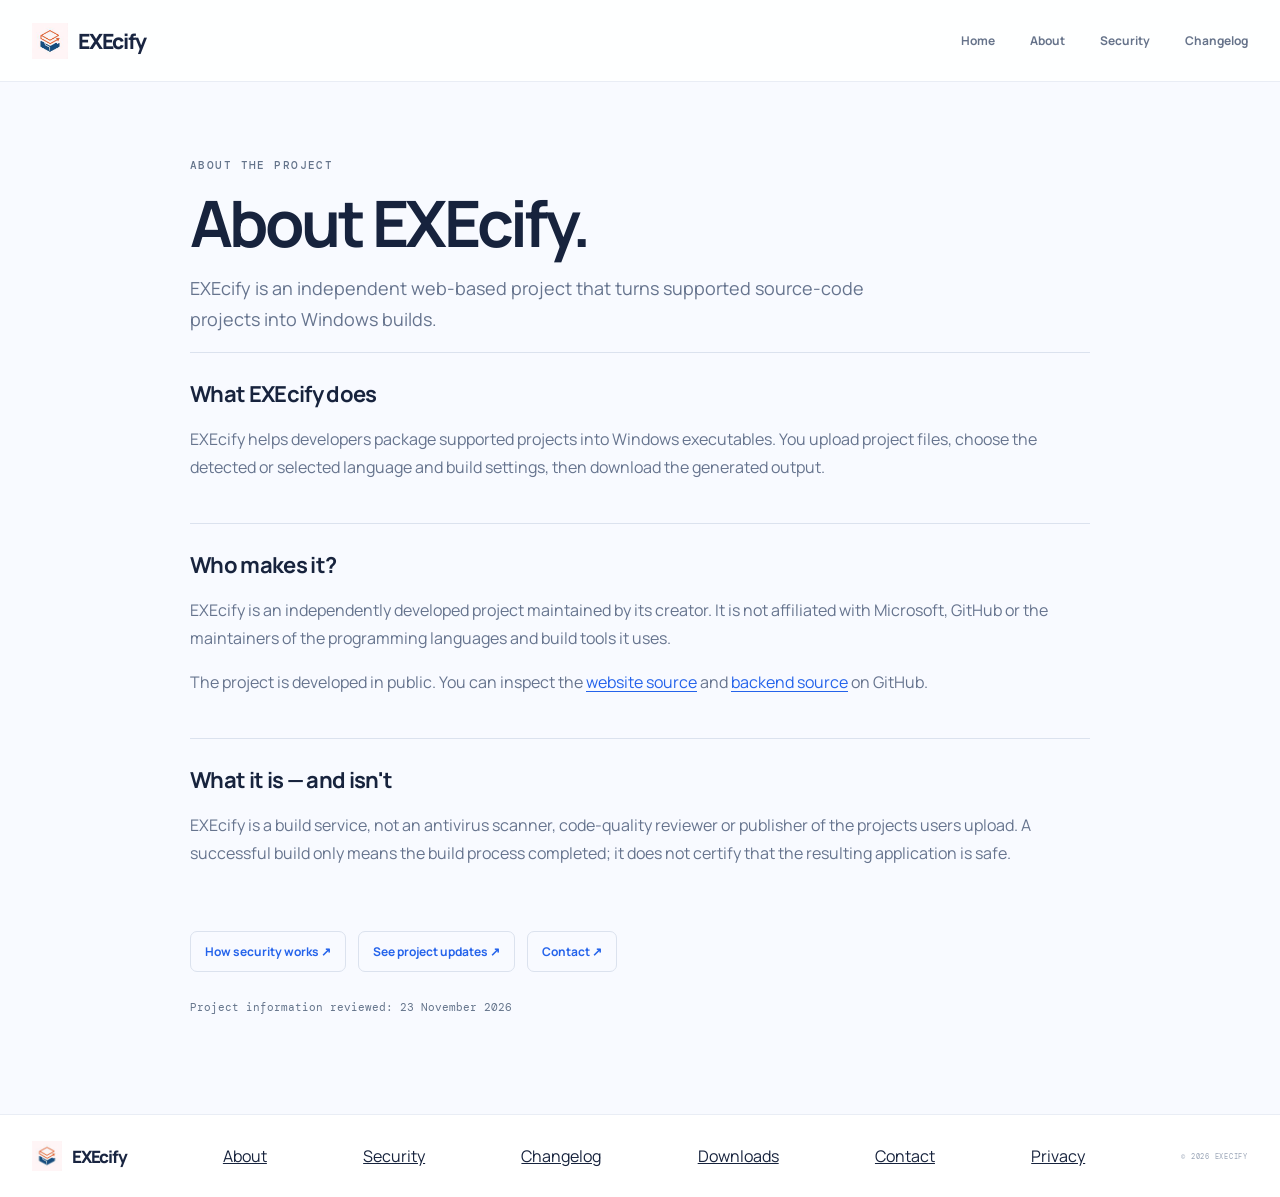
==== about.html @ d24e9923 "Add about transparency page" ====
<!doctype html>
<html lang="en">
<head>
  <meta charset="utf-8">
  <meta name="viewport" content="width=device-width,initial-scale=1">
  <meta name="theme-color" content="#f8faff">
  <meta name="description" content="EXEcify is an independent web-based project that turns supported source-code projects into Windows builds.">
  <title>About EXEcify — EXEcify</title>
  <link rel="icon" href="./static/execify-logo.svg" type="image/svg+xml">
  <link rel="preconnect" href="https://fonts.googleapis.com">
  <link rel="preconnect" href="https://fonts.gstatic.com" crossorigin>
  <link href="https://fonts.googleapis.com/css2?family=DM+Mono:wght@400;500&family=Manrope:wght@400;500;600;700;800&display=swap" rel="stylesheet">
  <link rel="stylesheet" href="./static/style.css?v=10">
  <style>
    .info-wrap{width:min(900px,calc(100% - 40px));margin:76px auto 100px}
    .info-kicker{font:500 11px 'DM Mono',monospace;letter-spacing:.13em;color:#64748b;text-transform:uppercase}
    .info-wrap h1{font-size:clamp(38px,6vw,64px);letter-spacing:-.055em;line-height:1.02;margin:18px 0}
    .info-lead{font-size:18px;line-height:1.7;max-width:740px;color:var(--muted,#64748b)}
    .info-section{border-top:1px solid var(--border,#dbe2ee);padding:26px 0}
    .info-section h2{font-size:22px;margin:0 0 12px;letter-spacing:-.03em}
    .info-section p,.info-section li{line-height:1.75;color:var(--muted,#64748b)}
    .info-section ul{padding-left:22px}
    .info-note{padding:18px;border:1px solid var(--border,#dbe2ee);border-radius:10px;margin:24px 0;line-height:1.7;color:var(--muted,#64748b)}
    .info-wrap a{color:var(--accent,#2463eb);text-decoration:underline;text-underline-offset:3px}
    .info-date{font:11px 'DM Mono',monospace;color:#64748b;margin-top:28px}
    .info-links{display:flex;flex-wrap:wrap;gap:12px;margin-top:22px}
    .info-links a{display:inline-block;padding:11px 14px;border:1px solid var(--border,#dbe2ee);border-radius:7px;text-decoration:none;font-size:12px;font-weight:700}
  </style>
</head>
<body>
  <header class="site-header"><div class="header-inner">
    <a class="brand" href="./"><img class="brand-logo" src="./static/execify-logo.svg" alt=""><span>EXEcify</span></a>
    <nav class="main-nav" aria-label="Main navigation"><a href="./">Home</a><a href="./about.html">About</a><a href="./security.html">Security</a><a href="./changelog.html">Changelog</a></nav>
  </div></header>
  <main class="info-wrap">
    <div class="info-kicker">ABOUT THE PROJECT</div>
    <h1>About EXEcify.</h1>
    <p class="info-lead">EXEcify is an independent web-based project that turns supported source-code projects into Windows builds.</p>
    
<section class="info-section"><h2>What EXEcify does</h2><p>EXEcify helps developers package supported projects into Windows executables. You upload project files, choose the detected or selected language and build settings, then download the generated output.</p></section>
<section class="info-section"><h2>Who makes it?</h2><p>EXEcify is an independently developed project maintained by its creator. It is not affiliated with Microsoft, GitHub or the maintainers of the programming languages and build tools it uses.</p><p>The project is developed in public. You can inspect the <a href="https://github.com/martgeluk11-dev/martgeluk11-dev.github.io">website source</a> and <a href="https://github.com/martgeluk11-dev/PY2EXEONLINE">backend source</a> on GitHub.</p></section>
<section class="info-section"><h2>What it is — and isn't</h2><p>EXEcify is a build service, not an antivirus scanner, code-quality reviewer or publisher of the projects users upload. A successful build only means the build process completed; it does not certify that the resulting application is safe.</p></section>
<div class="info-links"><a href="./security.html">How security works ↗</a><a href="./changelog.html">See project updates ↗</a><a href="./contact.html">Contact ↗</a></div>
<p class="info-date">Project information reviewed: 23 November 2026</p>
  </main>
  <footer class="site-footer"><div class="footer-inner">
    <a class="brand footer-brand" href="./"><img class="brand-logo" src="./static/execify-logo.svg" alt=""><span>EXEcify</span></a>
    <a href="./about.html">About</a><a href="./security.html">Security</a><a href="./changelog.html">Changelog</a><a href="./downloads.html">Downloads</a><a href="./contact.html">Contact</a><a href="./privacy.html">Privacy</a>
    <span>© 2026 EXECIFY</span>
  </div></footer>
</body>
</html>
---- static/style.css ----
:root{
  color-scheme:light;
  --ink:#17233d;--muted:#66748e;--blue:#4267ee;--blue-dark:#3154d8;--blue-pale:#edf2ff;
  --line:#e7ecf5;--paper:#f8faff;--white:#fff;--navy:#1c2a4c;
  --display:"Manrope",Arial,sans-serif;--mono:"DM Mono",monospace;
}
*{box-sizing:border-box}
html{scroll-behavior:smooth;scroll-padding-top:92px}
body{margin:0;background:var(--paper);color:var(--ink);font-family:var(--display);min-height:100vh;overflow-x:hidden}
button,input,select{font:inherit}button{color:inherit}a{color:inherit}
.site-header{height:82px;position:relative;z-index:5;background:#ffffffed;border-bottom:1px solid #e9edf5}
.header-inner,.footer-inner{width:min(1240px,calc(100% - 64px));height:100%;margin:auto;display:flex;align-items:center;justify-content:space-between}
.brand{display:inline-flex;align-items:center;gap:10px;text-decoration:none;font-size:21px;font-weight:800;letter-spacing:-1.2px;color:#192541}
.brand-period{color:var(--blue)}
.brand-logo{width:36px;height:36px;display:block;object-fit:contain;flex:0 0 auto}
.main-nav{display:flex;gap:35px;margin-left:90px}
.main-nav a{text-decoration:none;color:#66738a;font-size:12px;font-weight:700;transition:color .2s}.main-nav a:hover{color:var(--blue)}
.header-cta{height:42px;padding:0 16px;display:flex;align-items:center;gap:20px;text-decoration:none;background:var(--blue);color:#fff;border-radius:7px;font-size:11px;font-weight:800;box-shadow:0 5px 13px #4267ee27;transition:background .2s,transform .2s}
.header-cta span{font-size:16px;color:#dbe4ff}.header-cta:hover,.primary-cta:hover,.closing-cta:hover{background:var(--blue-dark);transform:translateY(-2px)}
.hero{position:relative;background:#fff;overflow:hidden}
.hero-inner{width:min(1240px,calc(100% - 64px));min-height:0;margin:auto;display:grid;grid-template-columns:1fr 1fr;align-items:center;gap:50px;padding:30px 0 10px}
.hero-copy{padding:0 0 14px;position:relative;z-index:2}
.hero-kicker,.section-kicker,.hero-caption,.hero-edge,.visual-top-label,.visual-bottom,.code-card-foot,.exe-app-meta,.visual-sticker,.closing-kicker,.site-footer .footer-inner>span{font-family:var(--mono);letter-spacing:.75px}
.hero-kicker{display:flex;align-items:center;gap:10px;color:#77849b;font-size:10px}
.kicker-dot{width:7px;height:7px;background:#37bd91;border-radius:50%;box-shadow:0 0 0 4px #37bd911a}
.hero h1{margin:24px 0 20px;font-size:clamp(59px,6.5vw,86px);line-height:.99;letter-spacing:-.035em;font-weight:800;color:#182541}
.hero h1 span{color:var(--blue)}
.hero-lead{max-width:480px;color:#68758d;font-size:15px;line-height:1.85;margin:0}
.hero-actions{display:flex;align-items:center;gap:21px;margin-top:30px;flex-wrap:wrap}
.primary-cta{display:inline-flex;align-items:center;justify-content:space-between;gap:30px;padding:15px 18px;background:var(--blue);color:#fff;text-decoration:none;font-size:12px;font-weight:800;border-radius:7px;box-shadow:0 8px 18px #4267ee2d;transition:background .2s,transform .2s}
.primary-cta span{font-size:18px;color:#dce5ff}
.hero-caption{font-size:8px;color:#98a3b5;line-height:1.5}
.hero-trust{display:flex;gap:24px;margin-top:52px;padding-top:20px;border-top:1px solid #edf0f5}
.trust-item{display:flex;align-items:center;gap:9px;min-width:0}
.trust-icon{width:29px;height:29px;display:grid;place-items:center;flex:none;background:#edf2ff;color:var(--blue);font-size:15px;border-radius:8px}
.trust-item b,.trust-item small{display:block}.trust-item b{font-size:10px;font-weight:800;color:#394762}.trust-item small{font-size:9px;color:#99a4b5;margin-top:3px}
.hero-visual{height:445px;position:relative;isolation:isolate;overflow:hidden;border-radius:22px;background:linear-gradient(140deg,#e9efff 0%,#dce6ff 55%,#eff3ff 100%);border:1px solid #dbe5ff}
.visual-glow{position:absolute;width:350px;height:350px;right:-90px;top:-145px;border-radius:50%;background:#fff8;filter:blur(1px);z-index:-1}
.visual-orbit{position:absolute;border:1px solid #ffffffa8;border-radius:50%;z-index:-1}
.orbit-a{width:570px;height:220px;left:-90px;top:112px;transform:rotate(-27deg)}
.orbit-b{width:470px;height:330px;left:10px;top:50px;transform:rotate(38deg)}
.visual-top-label{position:absolute;top:24px;left:27px;right:27px;display:flex;justify-content:space-between;color:#8494bc;font-size:8px}
.visual-code-card{position:absolute;left:9%;top:111px;width:205px;height:225px;background:#fff;border:1px solid #e1e7f4;border-radius:12px;box-shadow:0 24px 50px #314a8a24;transform:rotate(-5deg);padding:0 15px}
.code-card-head{height:44px;display:flex;align-items:center;gap:9px;border-bottom:1px solid #edf0f6;font:10px var(--mono);color:#68768e}
.code-file-icon{width:22px;height:22px;display:grid;place-items:center;background:#eaf0ff;color:var(--blue);font:700 9px var(--mono);border-radius:5px}
.code-dots{margin-left:auto;color:#b6c1d5;letter-spacing:2px}
.code-lines{padding-top:25px;display:flex;flex-direction:column;gap:11px}
.code-lines i{height:5px;width:65%;background:#d9e0ed;border-radius:8px;display:block}
.code-lines .code-purple{width:44%;background:#a8a0ed}.code-lines .code-long{width:89%}.code-lines .code-short{width:55%;background:#93aaf4}.code-lines .code-blue{width:73%;background:#b3c4f8}.code-lines .code-medium{width:62%}
.code-card-foot{position:absolute;left:15px;right:15px;bottom:14px;display:flex;justify-content:space-between;font-size:7px;color:#a2aec2}
.conversion-path{position:absolute;left:calc(50% - 20px);top:205px;width:95px;display:flex;align-items:center;justify-content:center;gap:0;color:var(--blue)}
.conversion-path span{height:1px;flex:1;background:#91a9f7}.conversion-path b{width:31px;height:31px;display:grid;place-items:center;background:var(--blue);color:white;border-radius:50%;font-size:17px;box-shadow:0 5px 13px #4267ee55}
.visual-exe-card{position:absolute;right:8%;top:143px;width:204px;height:176px;background:#fff;border:1px solid #e1e7f4;border-radius:12px;box-shadow:0 24px 50px #314a8a24;transform:rotate(4deg);overflow:hidden}
.exe-window-bar{height:31px;display:flex;align-items:center;gap:4px;padding:0 10px;border-bottom:1px solid #edf0f6}
.exe-window-bar i{width:6px;height:6px;border-radius:50%;background:#c7d0df}.exe-window-bar span{margin-left:auto;font:7px var(--mono);color:#9aa6ba}
.exe-app-icon{height:83px;display:grid;place-items:center}
.app-window{width:43px;height:43px;display:grid;grid-template-columns:repeat(2,1fr);gap:4px;padding:6px;background:#edf2ff;border:1px solid #dce5ff;border-radius:10px;transform:rotate(-7deg)}
.app-window i{background:#6685f1;border-radius:2px}.app-window i:nth-child(2),.app-window i:nth-child(3){background:#a9bafa}
.exe-app-name{text-align:center;font-size:11px;font-weight:800;color:#33425f}
.exe-app-meta{display:flex;justify-content:center;gap:7px;margin-top:7px;font-size:7px;color:#96a2b6}.exe-app-meta span{color:#2eaf81;font-size:10px}
.visual-sticker{position:absolute;display:flex;align-items:center;gap:6px;padding:9px 11px;background:#fff;border:1px solid #e1e8f7;border-radius:7px;box-shadow:0 8px 20px #344c8b18;font-size:8px;color:#687995}
.visual-sticker span{color:var(--blue);font-size:12px}.sticker-one{left:7%;bottom:58px}.sticker-two{right:7%;bottom:58px}
.visual-bottom{position:absolute;left:27px;right:27px;bottom:24px;display:flex;align-items:center;gap:12px;color:#8797bb;font-size:7px}
.visual-bottom-line{height:1px;flex:1;background:#b8c7ef}
.hero-edge{height:42px;display:flex;align-items:center;justify-content:space-between;padding:0 max(32px,calc((100% - 1240px)/2));background:#f8faff;border-top:1px solid #eef1f7;color:#9aa5b8;font-size:8px}
.builder-section{padding:54px 0 44px;background:#f5f7fc}
.section-wrap{width:min(1120px,calc(100% - 64px));margin:auto}
.builder-intro{display:grid;grid-template-columns:1fr 1fr;align-items:end;gap:30px;margin-bottom:26px}
.section-kicker{display:flex;align-items:center;gap:11px;font-size:9px;color:#8794aa}
.section-kicker>span{width:24px;height:24px;display:grid;place-items:center;background:#e9efff;color:var(--blue);border-radius:6px}
.builder-intro h2,.how-heading h2,.features-copy h2{font-size:clamp(42px,5vw,61px);line-height:1.03;letter-spacing:-.025em;margin:17px 0 0;color:#1b2946}
.builder-intro h2 span,.how-heading h2 span,.features-copy h2 span{color:var(--blue)}
.builder-intro>p{max-width:340px;margin:0 0 7px;color:#748198;font-size:13px;line-height:1.8}
.builder{display:grid;grid-template-columns:minmax(0,1.08fr) minmax(350px,.92fr);background:#fff;border:1px solid #e3e9f3;border-radius:17px;overflow:hidden;box-shadow:0 24px 65px #23385f0c}
.builder-main{padding:38px 39px 34px;border-right:1px solid #edf0f6}
.settings-column{padding:38px 37px 29px;background:#fbfcff}
.builder-step{display:flex;align-items:flex-start;gap:13px}
.step-number{width:32px;height:32px;flex:none;display:grid;place-items:center;background:#edf2ff;color:var(--blue);font:10px var(--mono);border-radius:8px}
.step-copy h3{font-size:16px;letter-spacing:-.5px;margin:0 0 5px;font-weight:800;color:#202e4a}
.step-copy p{font-size:11px;color:#8490a5;margin:0;line-height:1.65}
.drop{position:relative;min-height:270px;margin-top:26px;border:1.5px dashed #aebff2;background:linear-gradient(145deg,#f8faff,#f0f4ff);display:flex;align-items:center;justify-content:center;flex-direction:column;text-align:center;border-radius:13px;transition:background .2s,border-color .2s,transform .2s}
.drop.over{border-color:var(--blue);background:#eaf0ff;transform:scale(1.005)}
.drop>#files{position:absolute;inset:0;width:100%;height:100%;opacity:0;cursor:pointer;z-index:1}
.upload-illustration{width:62px;height:56px;position:relative;margin-bottom:17px;display:grid;place-items:center}
.upload-cloud{width:54px;height:47px;display:grid;place-items:center;background:#e3ebff;color:var(--blue);font-size:25px;border-radius:14px 14px 10px 10px;box-shadow:0 5px 12px #4267ee14}
.upload-file{position:absolute;right:-4px;bottom:-4px;padding:4px 5px;background:#fff;border:1px solid #dce5fb;color:var(--blue);font:8px var(--mono);border-radius:4px}
.drop>b{font-size:15px;letter-spacing:-.4px;color:#263653}
.drop p{font-size:11px;color:#8995a9;margin:7px 0 14px}
.drop p label{color:var(--blue);font-weight:800;text-decoration:underline;text-underline-offset:3px;cursor:pointer;position:relative;z-index:2}
.folder-button{position:relative;z-index:2;background:#fff;border:1px solid #dce4f3;color:#344568;padding:10px 13px;font-size:10px;font-weight:800;cursor:pointer;border-radius:6px;transition:background .2s,border-color .2s}
.folder-button:hover{background:#f0f4ff;border-color:#aebff2}.folder-button span{color:var(--blue);margin-left:17px}
.drop>small{font:8px var(--mono);letter-spacing:.55px;color:#a0abc0;margin-top:17px}
.file-summary{margin-top:14px;padding:14px;border:1px solid #e4eaf5;background:#fbfcff;border-radius:9px}
.summary-top{display:flex;justify-content:space-between;align-items:center;font:10px var(--mono);margin-bottom:9px}
.summary-top button{border:0;background:none;color:var(--blue);font:9px var(--mono);cursor:pointer}.summary-top button span{font-size:15px;margin-left:4px}
.file-list{max-height:150px;overflow:auto}.file-row{display:flex;justify-content:space-between;gap:12px;padding:8px 0;border-top:1px solid #edf0f6;font:9px var(--mono);color:#586780}
.file-row span:first-child{overflow:hidden;text-overflow:ellipsis;white-space:nowrap}.file-row span:last-child{white-space:nowrap;color:#9aa6ba}
.field{margin-top:24px}.field>label{display:flex;align-items:center;gap:8px;color:#6d7a91;margin-bottom:9px;font:9px var(--mono);letter-spacing:.65px}
.field-index{color:var(--blue)}.field>label em{font-style:normal;color:#9ba8ba;font-size:8px;margin-left:auto}
.field input:not([type=file]),.field select{width:100%;height:45px;border:1px solid #dfe6f1;background:#fff;color:var(--ink);padding:0 12px;border-radius:6px;outline:none;font:11px var(--mono)}
.field input:focus,.field select:focus{border-color:#7e98f0;box-shadow:0 0 0 3px #4263eb16}.field select:disabled{color:#9a9eaa}
.field>small{display:block;color:#929eb1;font-size:10px;line-height:1.5;margin-top:8px}
.settings-heading{display:flex;justify-content:space-between;align-items:flex-start}
.settings-tag{font:8px var(--mono);letter-spacing:.7px;color:#8290a6;border:1px solid #e2e8f2;padding:6px 8px;border-radius:5px}
.settings-column .field{margin-top:21px}
.segments{display:grid;grid-template-columns:1fr 1fr;gap:8px}
.segments button{position:relative;min-height:73px;border:1px solid #e1e8f3;background:#fff;color:var(--ink);text-align:left;padding:11px 9px 9px 40px;cursor:pointer;border-radius:8px;transition:border-color .2s,background .2s}
.segments button:hover{border-color:#a9baf1}.segments button.selected{background:#f1f4ff;border-color:#8da4f4;box-shadow:inset 0 0 0 1px #8da4f4}
.segments button b,.segments button small{display:block}.segments button b{font-size:10px;font-weight:800}.segments button small{font-size:9px;color:#8a96aa;margin-top:5px}
.format-icon{position:absolute;left:11px;top:13px;width:20px;height:20px;display:grid;place-items:center;background:#edf2ff;color:var(--blue);font-size:14px;border-radius:5px}
.toggle{height:45px;border:1px solid #e1e8f3;display:flex;align-items:center;justify-content:space-between;padding:0 11px;font-size:10px;background:#fff;border-radius:6px}
.switch{position:relative;width:34px;height:18px;flex:none}.switch input{position:absolute;opacity:0;width:1px;height:1px}
.switch i{position:absolute;inset:0;border-radius:20px;background:#d5dce8;cursor:pointer;transition:.2s}
.switch i:before{content:"";position:absolute;left:3px;top:3px;width:12px;height:12px;border-radius:50%;background:#fff;transition:.2s;box-shadow:0 1px 2px #0002}
.switch input:checked+i{background:var(--blue)}.switch input:checked+i:before{transform:translateX(16px)}
.switch input:focus-visible+i{outline:2px solid var(--blue);outline-offset:3px}
.icon-picker{height:45px;border:1px solid #e1e8f3;background:#fff;display:flex!important;align-items:center;padding:0 10px;gap:10px;cursor:pointer;letter-spacing:0!important;border-radius:6px}
.ico-badge{background:#edf2ff;color:var(--blue);padding:6px 7px;font:8px var(--mono);border-radius:4px}
.icon-picker b{font:10px var(--mono);font-weight:400;color:#566782;flex:1;overflow:hidden;text-overflow:ellipsis;white-space:nowrap}
.icon-picker input{display:none}.icon-browse{font:8px var(--mono);color:var(--blue);white-space:nowrap}
.security{margin-top:20px;padding-top:15px;border-top:1px solid #e9edf5}
.security-label{display:flex;align-items:center;gap:8px;color:#7d8aa0;margin-bottom:10px;font:8px var(--mono);letter-spacing:.7px}.security-label i{width:6px;height:6px;border-radius:50%;background:#26b47b;display:inline-block}
.cf-turnstile{min-height:0}
.build{width:100%;min-height:53px;margin-top:14px;padding:0 16px;display:flex;align-items:center;justify-content:space-between;background:var(--blue);border:1px solid var(--blue);color:#fff;font-size:11px;font-weight:800;cursor:pointer;border-radius:7px;box-shadow:0 7px 17px #4263eb28;transition:background .2s,transform .2s,border-color .2s}
.build:hover:not(:disabled){background:var(--blue-dark);border-color:var(--blue-dark);transform:translateY(-2px)}
.build:disabled{opacity:.48;cursor:not-allowed;box-shadow:none}.build b{font-size:20px;font-weight:500;color:#e2e9ff}
.status{font:10px var(--mono);line-height:1.65;white-space:pre-wrap;color:#267d60;margin-top:0}
.status:not(:empty){margin-top:12px}.status.error{color:#c03f56}
.progress{height:5px;background:#e7edf8;margin-top:10px;display:none;overflow:hidden;border-radius:6px}.progress.show{display:block}
.progress i{display:block;width:0;height:100%;background:var(--blue);border-radius:6px;transition:width .42s cubic-bezier(.22,.8,.25,1)}
.builder-footnote{display:flex;align-items:center;gap:8px;margin-top:15px;color:#9aa5b7;font-size:9px}.builder-footnote span{color:#8ca3f3;font-size:14px}
.how-section{padding:103px 0 110px;background:#fff}
.how-heading{display:flex;justify-content:space-between;align-items:flex-end;margin-bottom:37px}
.how-heading h2{margin-top:16px}.how-heading>p{max-width:270px;color:#78859a;font-size:12px;line-height:1.8;margin:0 0 7px}
.steps-grid{display:grid;grid-template-columns:repeat(3,1fr);gap:15px}
.info-step{position:relative;min-height:235px;overflow:hidden;padding:24px 24px 22px;background:#f7f9fe;border:1px solid #e9edf6;border-radius:12px}
.info-step-top{display:flex;align-items:center;justify-content:space-between;color:#92a0b7;font:9px var(--mono)}
.info-step-symbol{width:34px;height:34px;display:grid;place-items:center;background:#eaf0ff;color:var(--blue);font:17px var(--display);border-radius:9px}
.info-step h3{margin:24px 0 8px;font-size:19px;letter-spacing:-.7px;color:#202e4a}
.info-step p{max-width:270px;margin:0;color:#7a879c;font-size:11px;line-height:1.8}
.step-decoration{position:absolute;right:19px;bottom:17px;display:flex;gap:5px;opacity:.6}
.step-decoration i{display:block;width:19px;height:19px;border:1px solid #c5d2f4;border-radius:5px}
.upload-deco i:nth-child(2){background:#e5ecff}.config-deco i:nth-child(2){background:#dce6ff}.config-deco i:nth-child(3){background:#9eb3f7}
.download-deco i{width:45px;height:24px;background:#e8eeff;border-color:#c5d2f4}
.features-section{padding:105px 0 112px;background:#f4f6fb}
.features-inner{display:grid;grid-template-columns:.8fr 1.2fr;gap:100px;align-items:start}
.features-copy h2{margin-top:17px}.features-copy>p{max-width:330px;margin:19px 0 0;color:#78859a;font-size:12px;line-height:1.9}
.feature-list{border-top:1px solid #dfe5ef}
.feature-row{min-height:108px;display:grid;grid-template-columns:38px 1fr 25px;gap:14px;align-items:center;border-bottom:1px solid #dfe5ef}
.feature-number{font:9px var(--mono);color:#8d9ab0}
.feature-row h3{font-size:14px;letter-spacing:-.3px;margin:0 0 5px;color:#263653}
.feature-row p{font-size:10px;line-height:1.7;color:#8793a7;margin:0;max-width:430px}
.feature-arrow{color:var(--blue);font-size:17px;text-align:right}
.closing-banner{padding:0;background:#23345e;overflow:hidden}
.closing-banner-inner{width:min(1120px,calc(100% - 64px));min-height:260px;margin:auto;display:flex;align-items:center;justify-content:space-between;position:relative}
.closing-kicker{font-size:8px;color:#a9b9e4;letter-spacing:1px}
.closing-banner h2{font-size:clamp(35px,4vw,49px);line-height:1.05;letter-spacing:-.07em;color:white;margin:15px 0 0}
.closing-cta{position:relative;z-index:2;display:flex;align-items:center;gap:28px;padding:15px 18px;background:var(--blue);color:#fff;text-decoration:none;border-radius:7px;font-size:11px;font-weight:800;transition:background .2s,transform .2s}
.closing-cta span{font-size:17px;color:#dce5ff}
.closing-watermark{position:absolute;right:160px;bottom:-100px;font-size:340px;font-weight:800;letter-spacing:-.12em;line-height:1;color:#ffffff08;pointer-events:none}
.closing-watermark span{color:#8ea5ff}
.site-footer{background:#fff;border-top:1px solid #e9edf5}
.footer-inner{min-height:82px}
.footer-brand{font-size:17px}.footer-brand .brand-logo{width:30px;height:30px}
.site-footer .footer-inner>span{font-size:7px;color:#9aa5b7}
@media(max-width:980px){
 .hero-inner{gap:25px;min-height:0}.hero-trust{gap:13px}.trust-item{gap:6px}.trust-item small{font-size:8px}
 .hero-visual{height:400px}.visual-code-card{left:6%;width:185px}.visual-exe-card{right:5%;width:180px}.conversion-path{left:calc(50% - 30px);width:70px}
 .builder{grid-template-columns:1fr}.builder-main{border-right:0;border-bottom:1px solid #edf0f6}.features-inner{gap:55px}
}
@media(max-width:700px){
 .site-header{height:70px}.header-inner,.footer-inner{width:calc(100% - 38px)}.brand{font-size:19px}.main-nav{display:none}.header-cta{height:38px;padding:0 12px;font-size:10px;gap:10px}
 .hero-inner{width:calc(100% - 40px);display:flex;flex-direction:column;align-items:stretch;gap:24px;padding:35px 0 10px}
 .hero h1{font-size:clamp(57px,12vw,78px);margin:21px 0 18px}.hero-lead{font-size:13px;max-width:440px}
 .hero-actions{margin-top:23px;gap:13px}.hero-trust{margin-top:30px;gap:0;justify-content:space-between}.trust-item{gap:6px}.trust-icon{width:25px;height:25px;font-size:12px}.trust-item b{font-size:9px}.trust-item small{font-size:7px}
 .hero-visual{height:330px;width:100%;border-radius:16px}.visual-code-card{top:76px;left:7%;width:38%;height:180px;padding:0 11px}.visual-exe-card{top:103px;right:6%;width:38%;height:145px}.conversion-path{top:159px;width:55px;left:calc(50% - 27px)}.conversion-path b{width:25px;height:25px;font-size:14px}
 .code-card-head{height:36px;font-size:8px}.code-file-icon{width:18px;height:18px}.code-lines{padding-top:19px;gap:9px}.code-lines i{height:4px}.code-card-foot{font-size:6px}
 .exe-window-bar{height:26px}.exe-app-icon{height:64px}.app-window{width:35px;height:35px}.exe-app-name{font-size:9px}.exe-app-meta{font-size:6px}
 .visual-sticker{font-size:7px;padding:7px 8px}.sticker-one{left:5%;bottom:44px}.sticker-two{right:5%;bottom:44px}.visual-bottom{left:17px;right:17px;bottom:17px;font-size:6px}.visual-top-label{left:17px;right:17px;top:16px;font-size:7px}
 .hero-edge{height:38px;padding:0 20px;font-size:7px}
 .section-wrap{width:calc(100% - 40px)}.builder-section{padding:42px 0 38px}.how-section,.features-section{padding:72px 0}
 .builder-intro{display:block;margin-bottom:25px}.builder-intro h2,.how-heading h2,.features-copy h2{font-size:45px}.builder-intro>p{margin-top:14px;font-size:12px}
 .builder-main,.settings-column{padding:25px 21px}.drop{min-height:245px}
 .how-heading{display:block;margin-bottom:25px}.how-heading>p{margin-top:15px}.steps-grid{grid-template-columns:1fr;gap:10px}.info-step{min-height:185px;padding:20px}.info-step h3{margin-top:17px}
 .features-inner{grid-template-columns:1fr;gap:30px}.feature-row{min-height:100px;grid-template-columns:28px 1fr 20px;gap:10px}.feature-row h3{font-size:12px}.feature-row p{font-size:9px}
 .closing-banner-inner{width:calc(100% - 40px);min-height:235px;align-items:flex-start;justify-content:center;flex-direction:column;gap:23px}.closing-banner h2{font-size:39px}.closing-cta{padding:13px 16px}.closing-watermark{font-size:230px;right:-15px;bottom:-65px}
 .footer-inner{min-height:75px;gap:12px;flex-wrap:wrap}.site-footer .footer-inner>span:nth-child(2){display:none}.site-footer .footer-inner>span{font-size:6px}
}
@media(max-width:390px){
 .hero-inner{width:calc(100% - 32px)}.hero h1{font-size:54px}.hero-trust{gap:6px}.trust-item small{font-size:6px}
 .hero-visual{height:290px}.visual-code-card{top:72px;height:160px}.visual-exe-card{top:94px;height:132px}.conversion-path{top:145px}
 .builder-main,.settings-column{padding:22px 16px}.section-wrap{width:calc(100% - 32px)}
 .builder-intro h2,.how-heading h2,.features-copy h2{font-size:40px}.segments button{padding-left:37px}
}
@media(prefers-reduced-motion:reduce){*,*:before,*:after{scroll-behavior:auto!important;animation-duration:.01ms!important;animation-iteration-count:1!important;transition-duration:.01ms!important}}


/* How the remote Windows build works */
.build-explainer{max-width:850px;margin:28px auto 0;padding:23px 26px;background:#f7f9fe;border:1px solid #e9edf6;border-radius:12px}
.build-explainer-label{display:flex;align-items:center;gap:9px;margin-bottom:11px;color:#52627d;font:9px var(--mono);letter-spacing:1.1px}
.build-explainer-label span{width:7px;height:7px;border-radius:50%;background:var(--blue)}
.build-explainer p{margin:0;color:#687790;font-size:12px;line-height:1.9}
.build-explainer code{padding:2px 5px;background:#eaf0ff;border-radius:4px;color:#315fc4;font:11px var(--mono)}
@media(max-width:600px){.build-explainer{margin-top:18px;padding:19px}}


/* Automatic system light/dark appearance */
@media (prefers-color-scheme: dark) {
  :root {
    color-scheme: dark;
    --ink:#edf2ff;--muted:#a5b1c8;--blue:#829bff;--blue-dark:#6e88f2;--blue-pale:#202c4b;
    --line:#303b53;--paper:#101522;--white:#171f30;--navy:#eaf0ff;
  }
  body{background:#101522;color:#edf2ff}
  .site-header{background:#111a2bed;border-color:#2b354b}
  .brand{color:#edf2ff}
  .main-nav a{color:#a5b1c8}
  .hero{background:#141d2e}
  .hero h1,.builder-intro h2,.how-heading h2,.features-copy h2{color:#edf2ff}
  .hero-lead,.builder-intro>p,.how-heading>p,.features-copy>p{color:#a5b1c8}
  .hero-trust{border-color:#2b354b}
  .trust-item b{color:#dce5f8}
  .trust-item small{color:#91a0bb}
  .trust-icon,.step-number,.section-kicker>span,.format-icon,.ico-badge{background:#263454;color:#9eb2ff}
  .hero-visual{background:linear-gradient(140deg,#263655 0%,#1d2b49 55%,#253352 100%);border-color:#354767}
  .visual-glow{background:#ffffff0b}
  .visual-orbit{border-color:#ffffff20}
  .visual-top-label,.visual-bottom{color:#a6b7dc}
  .visual-bottom-line{background:#6176a7}
  .visual-code-card,.visual-exe-card{background:#182338;border-color:#35425d;box-shadow:0 24px 50px #0005}
  .code-card-head,.exe-window-bar{border-color:#303d56;color:#b3c0d7}
  .code-file-icon{background:#26385c;color:#9eb2ff}
  .code-card-foot,.exe-window-bar span,.exe-app-meta{color:#93a3bf}
  .code-lines i{background:#53617a}
  .code-lines .code-purple{background:#a99cf5}
  .code-lines .code-short,.code-lines .code-blue{background:#829bff}
  .exe-app-name{color:#e4ebfa}
  .app-window{background:#263454;border-color:#3b4d76}
  .app-window i{background:#829bff}
  .app-window i:nth-child(2),.app-window i:nth-child(3){background:#a9bafa}
  .visual-sticker{background:#1c2940;border-color:#3a4967;color:#c0cce2}
  .hero-edge{background:#111a2a;border-color:#2b354b;color:#8796b2}
  .builder-section{background:#101522}
  .section-kicker{color:#9ba9c2}
  .builder{background:#171f30;border-color:#303b53;box-shadow:0 24px 65px #0003}
  .builder-main{border-color:#303b53}
  .step-copy h3,.drop>b{color:#e4ebfa}
  .step-copy p{color:#a0aec5}
  .drop{background:linear-gradient(145deg,#1b2941,#202e4b);border-color:#526ba7}
  .drop.over{background:#26385c}
  .upload-cloud{background:#293b60;color:#9eb2ff}
  .upload-file{background:#1c2940;border-color:#40527a;color:#a9bbff}
  .folder-button{background:#202c42;border-color:#3a4962;color:#d5def0}
  .folder-button:hover{background:#293957;border-color:#637bb7}
  .drop>small{color:#93a2bc}
  .file-summary{background:#1b263a;border-color:#35425a}
  .file-row{border-color:#303b53;color:#b8c5da}
  .field>label{color:#aab7cc}
  .field input:not([type=file]),.field select{background:#111a2a;border-color:#3a4760;color:#edf2ff}
  .field input:focus,.field select:focus{border-color:#829bff;box-shadow:0 0 0 3px #829bff22}
  .field select:disabled{color:#77859e}
  .field>small{color:#9ba9c0}
  .settings-column{background:#141d2d}
  .settings-tag{color:#aab7cc;border-color:#39465e}
  .segments button,.toggle,.icon-picker{background:#1b263a;border-color:#39465e;color:#e5ecfa}
  .segments button.selected{background:#263454;border-color:#829bff;box-shadow:inset 0 0 0 1px #829bff}
  .segments button small{color:#a5b1c8}
  .icon-picker b{color:#d0daec}
  .security{border-color:#303b53}
  .security-label{color:#a5b1c8}
  .status{color:#70d5ad}
  .status.error{color:#ff8295}
  .progress{background:#303b53}
  .how-section{background:#141d2e}
  .info-step{background:#1b263a;border-color:#303b53}
  .info-step-top{color:#a0aec5}
  .info-step-symbol{background:#293957;color:#9eb2ff}
  .info-step h3,.feature-row h3{color:#e4ebfa}
  .info-step p,.feature-row p{color:#a5b1c8}
  .step-decoration i{border-color:#53678f}
  .upload-deco i:nth-child(2),.config-deco i:nth-child(2){background:#263454}
  .config-deco i:nth-child(3){background:#536ba9}
  .download-deco i{background:#263454;border-color:#53678f}
  .build-explainer{background:#1b263a;border-color:#303b53}
  .build-explainer-label{color:#c1cce0}
  .build-explainer p{color:#aab7cc}
  .build-explainer code{background:#293957;color:#b6c6ff}
  .features-section{background:#101522}
  .feature-list,.feature-row{border-color:#303b53}
  .feature-number{color:#9ba9c0}
  .closing-banner{background:#1b2948}
  .site-footer{background:#111a2a;border-color:#2b354b}
  .site-footer .footer-inner>span{color:#9ba9c0}
  .mobile-320-ad,.desktop-native-ad,.square-ad{color:#a5b1c8}
  input::placeholder{color:#8492aa}
  ::selection{background:#5269b5;color:#fff}
}


/* Build verification */
.build-verification{margin-top:18px;padding:18px;border:1px solid var(--border,#dbe2ee);border-radius:12px;background:var(--surface,#fff);min-width:0}
.build-verification[hidden]{display:none}
.verification-heading{display:flex;justify-content:space-between;gap:12px;align-items:center;font:500 10px 'DM Mono',monospace;letter-spacing:.1em;color:var(--muted,#64748b);text-transform:uppercase}
#verification-filename{max-width:55%;overflow-wrap:anywhere;text-align:right;letter-spacing:0;text-transform:none}
.verification-label{margin-top:18px;font:500 10px 'DM Mono',monospace;letter-spacing:.1em;color:var(--muted,#64748b)}
#verification-hash{display:block;margin-top:8px;padding:12px;background:var(--background,#f4f6fa);border-radius:7px;overflow-wrap:anywhere;word-break:break-all;font:11px 'DM Mono',monospace;line-height:1.7;color:var(--text,#172033)}
.verification-actions{display:flex;align-items:center;flex-wrap:wrap;gap:16px;margin-top:14px}
.verification-actions button{border:0;background:none;padding:0;color:var(--text,#172033);font:600 12px inherit;text-decoration:underline;text-underline-offset:3px;cursor:pointer}
.verification-actions a{color:var(--accent,#2463eb);font-size:12px;font-weight:700;text-decoration:none}
.build-verification p{margin:14px 0 0;color:var(--muted,#64748b);font-size:11px;line-height:1.65}

.verification-help{margin-top:16px;border-top:1px solid var(--border,#dbe2ee);padding-top:13px}
.verification-help summary{cursor:pointer;font-size:12px;font-weight:700;color:var(--text,#172033);list-style:none}
.verification-help summary::-webkit-details-marker{display:none}
.verification-help summary:after{content:"+";float:right;font:16px 'DM Mono',monospace}
.verification-help[open] summary:after{content:"−"}
.verification-help ol{padding-left:20px;margin:14px 0 10px;color:var(--muted,#64748b);font-size:11px;line-height:1.8}
.verification-help p{margin:10px 0 0;color:var(--muted,#64748b);font-size:11px;line-height:1.7}
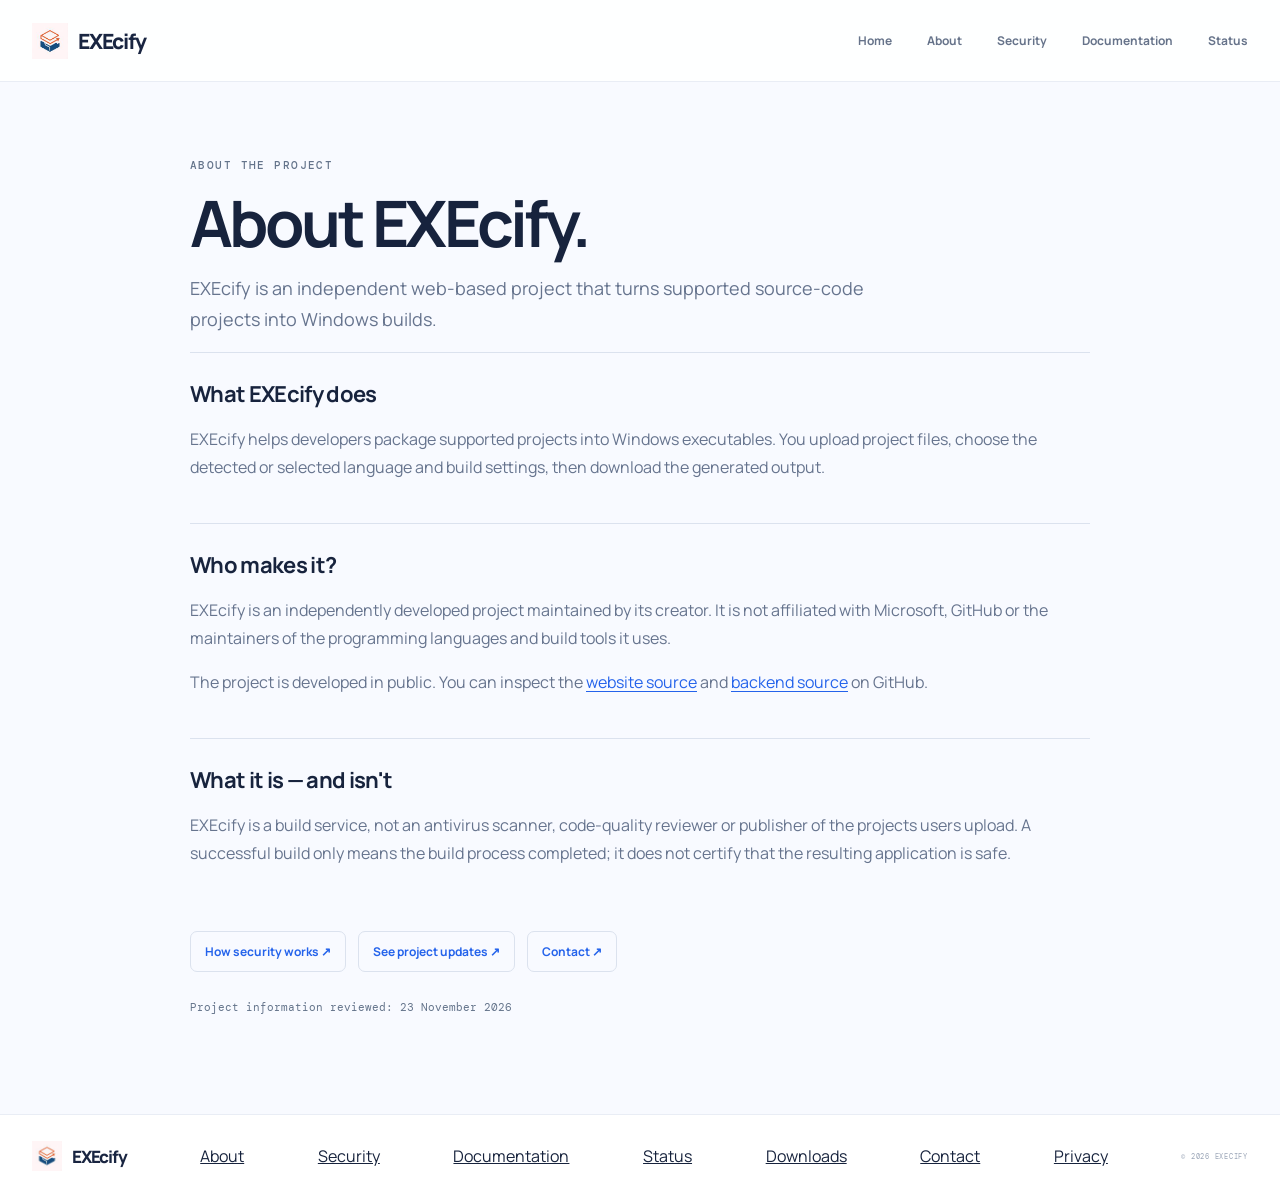
==== commit aa9116b4: "Refresh navigation and machine-readable site metadata" ====
--- a/about.html
+++ b/about.html
@@ -10,7 +10,7 @@
   <link rel="preconnect" href="https://fonts.googleapis.com">
   <link rel="preconnect" href="https://fonts.gstatic.com" crossorigin>
   <link href="https://fonts.googleapis.com/css2?family=DM+Mono:wght@400;500&family=Manrope:wght@400;500;600;700;800&display=swap" rel="stylesheet">
-  <link rel="stylesheet" href="./static/style.css?v=10">
+  <link rel="stylesheet" href="./static/style.css?v=19">
   <style>
     .info-wrap{width:min(900px,calc(100% - 40px));margin:76px auto 100px}
     .info-kicker{font:500 11px 'DM Mono',monospace;letter-spacing:.13em;color:#64748b;text-transform:uppercase}
@@ -30,7 +30,7 @@
 <body>
   <header class="site-header"><div class="header-inner">
     <a class="brand" href="./"><img class="brand-logo" src="./static/execify-logo.svg" alt=""><span>EXEcify</span></a>
-    <nav class="main-nav" aria-label="Main navigation"><a href="./">Home</a><a href="./about.html">About</a><a href="./security.html">Security</a><a href="./changelog.html">Changelog</a></nav>
+    <nav class="main-nav" aria-label="Main navigation"><a href="./">Home</a><a href="./about.html">About</a><a href="./security.html">Security</a><a href="./docs.html">Documentation</a><a href="./status.html">Status</a></nav>
   </div></header>
   <main class="info-wrap">
     <div class="info-kicker">ABOUT THE PROJECT</div>
@@ -45,7 +45,7 @@
   </main>
   <footer class="site-footer"><div class="footer-inner">
     <a class="brand footer-brand" href="./"><img class="brand-logo" src="./static/execify-logo.svg" alt=""><span>EXEcify</span></a>
-    <a href="./about.html">About</a><a href="./security.html">Security</a><a href="./changelog.html">Changelog</a><a href="./downloads.html">Downloads</a><a href="./contact.html">Contact</a><a href="./privacy.html">Privacy</a>
+    <a href="./about.html">About</a><a href="./security.html">Security</a><a href="./docs.html">Documentation</a><a href="./status.html">Status</a><a href="./downloads.html">Downloads</a><a href="./contact.html">Contact</a><a href="./privacy.html">Privacy</a>
     <span>© 2026 EXECIFY</span>
   </div></footer>
 </body>
--- a/static/style.css
+++ b/static/style.css
@@ -316,3 +316,233 @@
 .verification-help[open] summary:after{content:"−"}
 .verification-help ol{padding-left:20px;margin:14px 0 10px;color:var(--muted,#64748b);font-size:11px;line-height:1.8}
 .verification-help p{margin:10px 0 0;color:var(--muted,#64748b);font-size:11px;line-height:1.7}
+
+
+/* Two-step project builder */
+.wizard-builder{display:block;max-width:900px;margin-inline:auto}
+.wizard-progress{padding:25px 38px 0;background:var(--white,#fff)}
+.wizard-progress-track{height:4px;background:#e8edf6;border-radius:10px;overflow:hidden}
+.wizard-progress-track span{display:block;width:50%;height:100%;background:var(--blue);border-radius:10px;transition:width .25s ease}
+.wizard-progress-label{display:flex;justify-content:space-between;margin-top:10px;color:#8491a7;font:9px var(--mono);letter-spacing:.08em}
+.wizard-panel{min-width:0}
+.wizard-panel[hidden]{display:none!important}
+.wizard-builder .builder-main{padding:30px 38px 34px;border:0}
+.wizard-builder .settings-column{padding:30px 38px 34px;background:var(--white,#fff)}
+.wizard-fields{display:grid;grid-template-columns:1fr 1fr;gap:22px}
+.wizard-fields .field{min-width:0}
+.wizard-actions{display:flex;align-items:center;gap:14px;margin-top:28px}
+.wizard-actions-end{justify-content:flex-end}
+.wizard-actions-between{justify-content:space-between}
+.wizard-next,.wizard-back{min-height:48px;padding:0 18px;border:1px solid #dce4f1;border-radius:7px;background:transparent;color:var(--ink);font-size:11px;font-weight:800;cursor:pointer}
+.wizard-next{display:flex;align-items:center;gap:25px;background:var(--blue);border-color:var(--blue);color:white}
+.wizard-next span{font-size:17px}
+.wizard-next:disabled{opacity:.45;cursor:not-allowed}
+.wizard-back:hover{background:#f3f6fc}
+.wizard-actions .build{width:auto;min-width:245px;margin:0}
+.wizard-builder .security{margin-top:24px}
+.wizard-builder .status:not(:empty){margin-top:15px}
+@media(max-width:700px){
+ .wizard-progress{padding:22px 21px 0}
+ .wizard-builder .builder-main,.wizard-builder .settings-column{padding:25px 21px}
+ .wizard-fields{grid-template-columns:1fr;gap:0}
+ .wizard-actions-between{align-items:stretch;flex-direction:column-reverse}
+ .wizard-actions .build{width:100%;min-width:0}
+ .wizard-back{width:100%}
+}
+@media(max-width:390px){
+ .wizard-progress{padding-inline:16px}
+ .wizard-builder .builder-main,.wizard-builder .settings-column{padding:22px 16px}
+}
+@media(prefers-color-scheme:dark){
+ .wizard-progress{background:#171f30}
+ .wizard-progress-track{background:#303b53}
+ .wizard-progress-label{color:#a5b1c8}
+ .wizard-back{border-color:#39465e;color:#e5ecfa}
+ .wizard-back:hover{background:#263454}
+}
+
+
+
+
+/* Clear, high-contrast upload confidentiality notice */
+.upload-warning{
+  display:flex;align-items:flex-start;gap:15px;
+  margin:0 0 24px;padding:21px 23px;
+  border:1px solid #d69a28;border-left:5px solid #bd7b0d;
+  border-radius:12px;background:#fff3d8;color:#49300b;
+  font-size:14px;line-height:1.75;box-shadow:0 7px 22px #8a5b1412;
+}
+.upload-warning:before{
+  content:"!";flex:0 0 36px;width:36px;height:36px;
+  display:grid;place-items:center;border-radius:50%;
+  background:#f2d18b;color:#49300b;font:800 21px var(--display);
+}
+.upload-warning strong{display:block;margin:0 0 5px;color:#382304;font-size:16px;font-weight:800;letter-spacing:-.01em}
+@media(max-width:600px){
+ .upload-warning{padding:17px 16px;gap:11px;font-size:13px;line-height:1.65}
+ .upload-warning:before{flex-basis:30px;width:30px;height:30px;font-size:18px}
+ .upload-warning strong{font-size:14px}
+}
+@media(prefers-color-scheme:dark){
+ .upload-warning{
+  background:#fff3d8!important;color:#49300b!important;
+  border-color:#d69a28!important;border-left-color:#bd7b0d!important;
+  box-shadow:0 8px 24px #0004;
+ }
+ .upload-warning strong{color:#382304!important}
+ .upload-warning:before{background:#f2d18b!important;color:#49300b!important}
+}
+
+/* Larger, more polished step headers and process cards */
+.wizard-builder .builder-step{gap:17px;margin-bottom:27px}
+.wizard-builder .step-number{
+ width:44px;height:44px;border-radius:12px;font-size:13px;
+ box-shadow:inset 0 0 0 1px #4267ee18;
+}
+.wizard-builder .step-copy h3{font-size:21px;letter-spacing:-.7px}
+.wizard-builder .step-copy p{font-size:13px;line-height:1.7;max-width:560px}
+.steps-grid{gap:18px}
+.info-step{
+ min-height:265px;padding:29px 28px 26px;border-radius:15px;
+ transition:transform .2s ease,border-color .2s ease,box-shadow .2s ease;
+}
+.info-step:hover{transform:translateY(-4px);border-color:#cbd6ee;box-shadow:0 16px 34px #263b6812}
+.info-step-top{font-size:10px}
+.info-step-symbol{width:44px;height:44px;border-radius:12px;font-size:20px}
+.info-step h3{margin:30px 0 10px;font-size:23px;letter-spacing:-.8px}
+.info-step p{max-width:300px;font-size:13px;line-height:1.8}
+@media(prefers-color-scheme:dark){
+ .info-step:hover{border-color:#6176a7;box-shadow:0 16px 34px #0003}
+}
+@media(max-width:700px){
+ .info-step{min-height:210px;padding:24px}
+ .info-step h3{margin-top:22px;font-size:21px}
+ .info-step p{font-size:13px}
+ .wizard-builder .step-number{width:40px;height:40px}
+ .wizard-builder .step-copy h3{font-size:19px}
+}
+
+
+/* Homepage FAQ and SEO content */
+.faq-section{padding:100px 0 105px;background:#fff}
+.faq-section h2{margin:18px 0 35px;color:#202e4a;font-size:clamp(38px,5vw,58px);line-height:1.02;letter-spacing:-.065em}
+.faq-section h2 span{color:var(--blue)}
+.faq-grid{display:grid;grid-template-columns:repeat(2,minmax(0,1fr));gap:0 42px;border-top:1px solid #e3e8f1}
+.faq-item{padding:23px 0 25px;border-bottom:1px solid #e3e8f1}
+.faq-item h3{margin:0 0 10px;color:#263653;font-size:16px;letter-spacing:-.35px}
+.faq-item p{margin:0;color:#718098;font-size:13px;line-height:1.85}
+.faq-more{margin:26px 0 0;color:#718098;font-size:13px;line-height:1.8}
+.faq-more a{color:var(--blue);font-weight:700;text-underline-offset:3px}
+@media(prefers-color-scheme:dark){
+ .faq-section{background:#101522}
+ .faq-section h2,.faq-item h3{color:#e4ebfa}
+ .faq-grid,.faq-item{border-color:#303b53}
+ .faq-item p,.faq-more{color:#a5b1c8}
+ .faq-more a{color:#9eb2ff}
+}
+@media(max-width:700px){
+ .faq-section{padding:72px 0}
+ .faq-grid{grid-template-columns:1fr}
+ .faq-item{padding:20px 0}
+ .faq-item h3{font-size:15px}
+ .faq-item p,.faq-more{font-size:12px}
+}
+
+
+/* Expandable FAQ */
+.faq-grid{display:grid;grid-template-columns:repeat(2,minmax(0,1fr));gap:0 42px;border-top:1px solid #e3e8f1}
+.faq-item{display:block;min-width:0;padding:0;border:0;border-bottom:1px solid #e3e8f1}
+.faq-item summary{position:relative;display:block;padding:23px 34px 23px 0;color:#263653;font-size:16px;font-weight:800;letter-spacing:-.35px;line-height:1.5;cursor:pointer;list-style:none}
+.faq-item summary::-webkit-details-marker{display:none}
+.faq-item summary:after{content:"+";position:absolute;right:3px;top:21px;color:var(--blue);font:500 23px 'DM Mono',monospace;transition:transform .2s}
+.faq-item[open] summary:after{content:"−"}
+.faq-item summary:focus-visible{outline:2px solid var(--blue);outline-offset:4px;border-radius:3px}
+.faq-answer{padding:0 20px 22px 0}
+.faq-answer p{margin:0;color:#718098;font-size:13px;line-height:1.85}
+@media(prefers-color-scheme:dark){.faq-item{border-color:#303b53}.faq-item summary{color:#e4ebfa}.faq-answer p{color:#a5b1c8}}
+@media(max-width:700px){.faq-grid{grid-template-columns:1fr}.faq-item summary{padding:20px 32px 20px 0;font-size:15px}.faq-item summary:after{top:18px}.faq-answer{padding:0 4px 20px 0}.faq-answer p{font-size:12px}}
+
+
+/* Monochrome heading text and shorter-copy layout */
+.hero h1 span,.builder-intro h2 span,.how-heading h2 span,.features-copy h2 span,.faq-section h2 span{color:inherit!important}
+.hero h1,.builder-intro h2,.how-heading h2,.features-copy h2,.faq-section h2{color:var(--ink,#17233d)}
+@media(prefers-color-scheme:dark){.hero h1,.builder-intro h2,.how-heading h2,.features-copy h2,.faq-section h2{color:#edf2ff}}
+
+
+/* Clearer section headings */
+.hero h1{
+  font-size:clamp(64px,7.2vw,96px);
+  line-height:1.02;
+  letter-spacing:-.045em;
+  font-weight:800;
+}
+.builder-intro h2,.how-heading h2,.features-copy h2,.faq-section h2{
+  font-size:clamp(48px,5.5vw,68px);
+  line-height:1.08;
+  letter-spacing:-.045em;
+  font-weight:800;
+}
+.closing-banner h2{
+  font-size:clamp(42px,4.5vw,56px);
+  line-height:1.08;
+  letter-spacing:-.045em;
+  font-weight:800;
+}
+@media(max-width:700px){
+  .hero h1{font-size:clamp(48px,11vw,68px);line-height:1.04}
+  .builder-intro h2,.how-heading h2,.features-copy h2,.faq-section h2{font-size:clamp(39px,9vw,52px);line-height:1.08}
+}
+
+/* Smooth FAQ expand/collapse on browsers supporting details-content */
+.faq-item::details-content{
+  display:grid;
+  grid-template-rows:0fr;
+  transition:grid-template-rows .32s ease,content-visibility .32s allow-discrete;
+}
+.faq-item[open]::details-content{grid-template-rows:1fr}
+.faq-answer{min-height:0;overflow:hidden}
+.faq-item summary:after{transition:transform .28s ease}
+.faq-item[open] summary:after{transform:rotate(180deg)}
+@supports not selector(details::details-content){
+  .faq-item[open] .faq-answer{animation:faq-reveal .32s ease both}
+  @keyframes faq-reveal{
+    from{opacity:0;transform:translateY(-7px)}
+    to{opacity:1;transform:translateY(0)}
+  }
+}
+@media(prefers-reduced-motion:reduce){
+  .faq-item::details-content,.faq-item summary:after{transition:none}
+  .faq-item[open] .faq-answer{animation:none}
+}
+
+
+/* Dedicated share area */
+.share-section{padding:64px 0;background:#f5f7fb;border-top:1px solid #e8edf5}
+.share-inner{width:min(1120px,calc(100% - 64px));margin:0 auto}
+.share-kicker{font:10px var(--mono);letter-spacing:1px;color:#73819a}
+.share-copy h2{margin:10px 0 8px;color:#202e4a;font-size:clamp(30px,4vw,42px);font-weight:800;letter-spacing:-.045em}
+.share-copy p{margin:0;color:#718098;font-size:13px;line-height:1.7}
+.share-options{display:grid;grid-template-columns:repeat(8,minmax(0,1fr));gap:10px;margin-top:26px}
+.share-option{min-width:0;min-height:82px;display:flex;flex-direction:column;align-items:center;justify-content:center;gap:9px;border:1px solid #e0e6f0;border-radius:9px;background:#fff;color:#263653;text-decoration:none;font:600 11px Manrope, sans-serif;cursor:pointer;transition:transform .18s,border-color .18s,background .18s}
+.share-option:hover{transform:translateY(-3px);border-color:#9aafd4;background:#fbfcff}
+.share-option b{width:30px;height:30px;display:grid;place-items:center;border-radius:8px;background:#edf2fa;color:#263f70;font:700 14px Manrope,sans-serif}
+.share-feedback{min-height:16px;margin:12px 0 0;color:#52688d;font:11px var(--mono)}
+@media(prefers-color-scheme:dark){
+ .share-section{background:#111a2a;border-color:#2b354b}
+ .share-kicker{color:#9ba9c0}
+ .share-copy h2{color:#edf2ff}
+ .share-copy p{color:#a5b1c8}
+ .share-option{background:#1b263a;border-color:#35425a;color:#e4ebfa}
+ .share-option:hover{background:#222f47;border-color:#60769c}
+ .share-option b{background:#2b3a55;color:#dce7fb}
+ .share-feedback{color:#a9bfeb}
+}
+@media(max-width:850px){.share-options{grid-template-columns:repeat(4,minmax(0,1fr))}}
+@media(max-width:480px){.share-section{padding:45px 0}.share-inner{width:calc(100% - 38px)}.share-options{gap:8px}.share-option{min-height:75px;font-size:10px}}
+
+
+/* Real platform marks in the share links */
+.share-option .share-brand-icon{width:30px;height:30px;display:block;object-fit:contain;flex:0 0 auto}
+.share-option .share-x-icon{filter:invert(0)}
+.share-option .share-action-icon{width:28px;height:28px;display:block;fill:none;stroke:currentColor;stroke-width:1.8;stroke-linecap:round;stroke-linejoin:round}
+@media(prefers-color-scheme:dark){.share-option .share-x-icon{filter:invert(1)}}
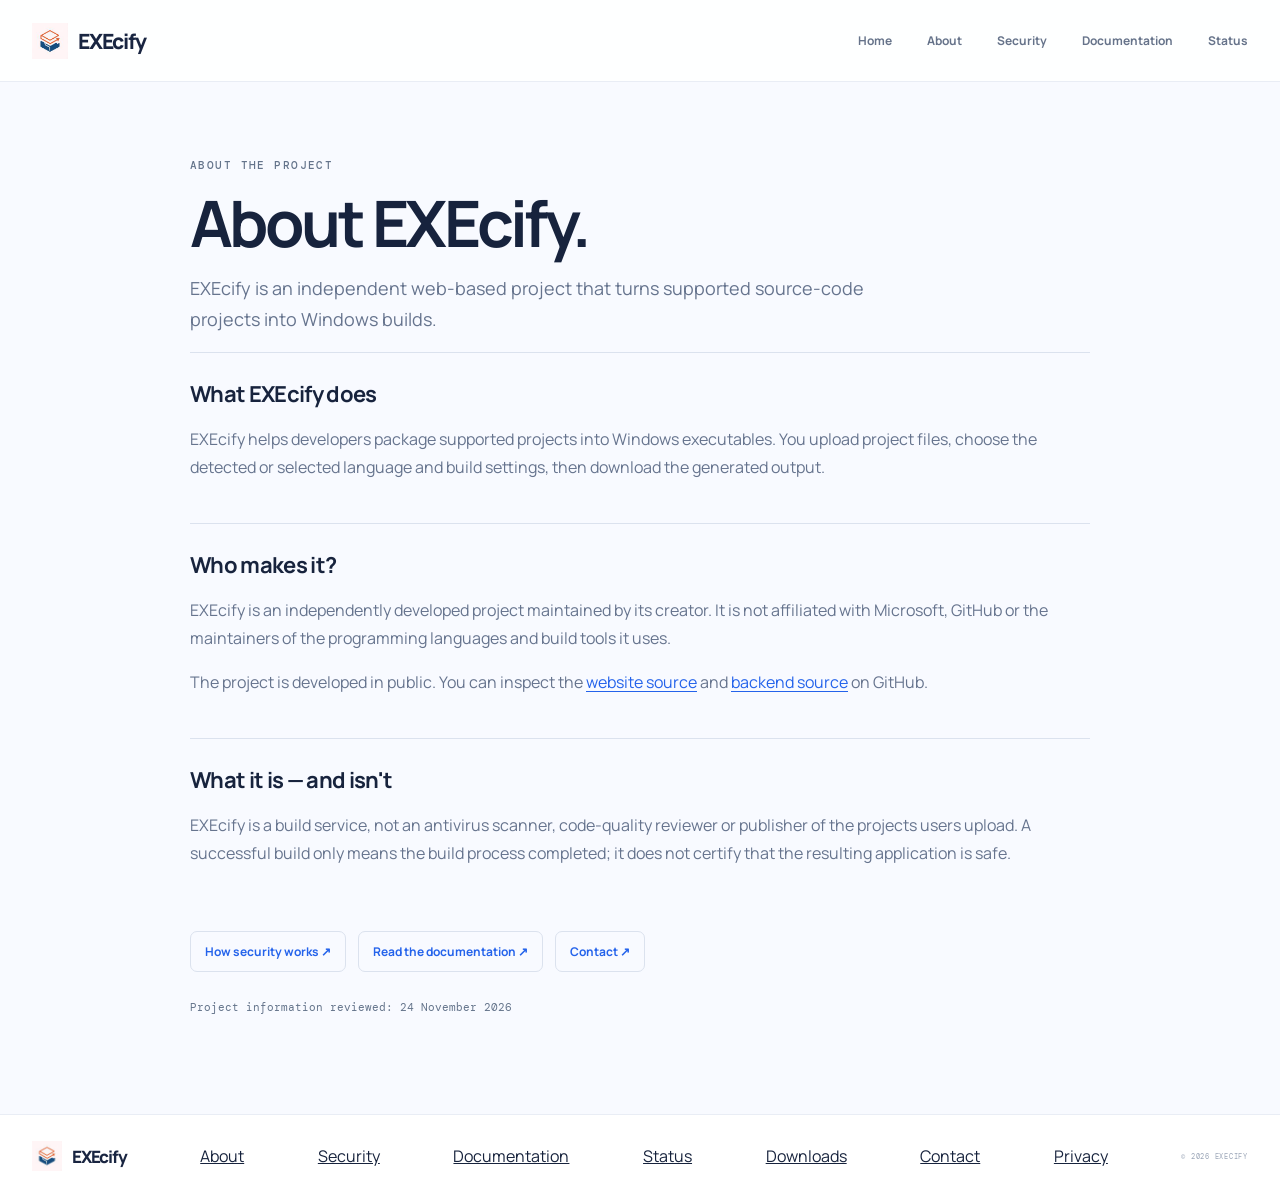
==== commit 1c9077f7: "Replace removed changelog link with documentation" ====
--- a/about.html
+++ b/about.html
@@ -40,8 +40,8 @@
 <section class="info-section"><h2>What EXEcify does</h2><p>EXEcify helps developers package supported projects into Windows executables. You upload project files, choose the detected or selected language and build settings, then download the generated output.</p></section>
 <section class="info-section"><h2>Who makes it?</h2><p>EXEcify is an independently developed project maintained by its creator. It is not affiliated with Microsoft, GitHub or the maintainers of the programming languages and build tools it uses.</p><p>The project is developed in public. You can inspect the <a href="https://github.com/martgeluk11-dev/martgeluk11-dev.github.io">website source</a> and <a href="https://github.com/martgeluk11-dev/PY2EXEONLINE">backend source</a> on GitHub.</p></section>
 <section class="info-section"><h2>What it is — and isn't</h2><p>EXEcify is a build service, not an antivirus scanner, code-quality reviewer or publisher of the projects users upload. A successful build only means the build process completed; it does not certify that the resulting application is safe.</p></section>
-<div class="info-links"><a href="./security.html">How security works ↗</a><a href="./changelog.html">See project updates ↗</a><a href="./contact.html">Contact ↗</a></div>
-<p class="info-date">Project information reviewed: 23 November 2026</p>
+<div class="info-links"><a href="./security.html">How security works ↗</a><a href="./docs.html">Read the documentation ↗</a><a href="./contact.html">Contact ↗</a></div>
+<p class="info-date">Project information reviewed: 24 November 2026</p>
   </main>
   <footer class="site-footer"><div class="footer-inner">
     <a class="brand footer-brand" href="./"><img class="brand-logo" src="./static/execify-logo.svg" alt=""><span>EXEcify</span></a>
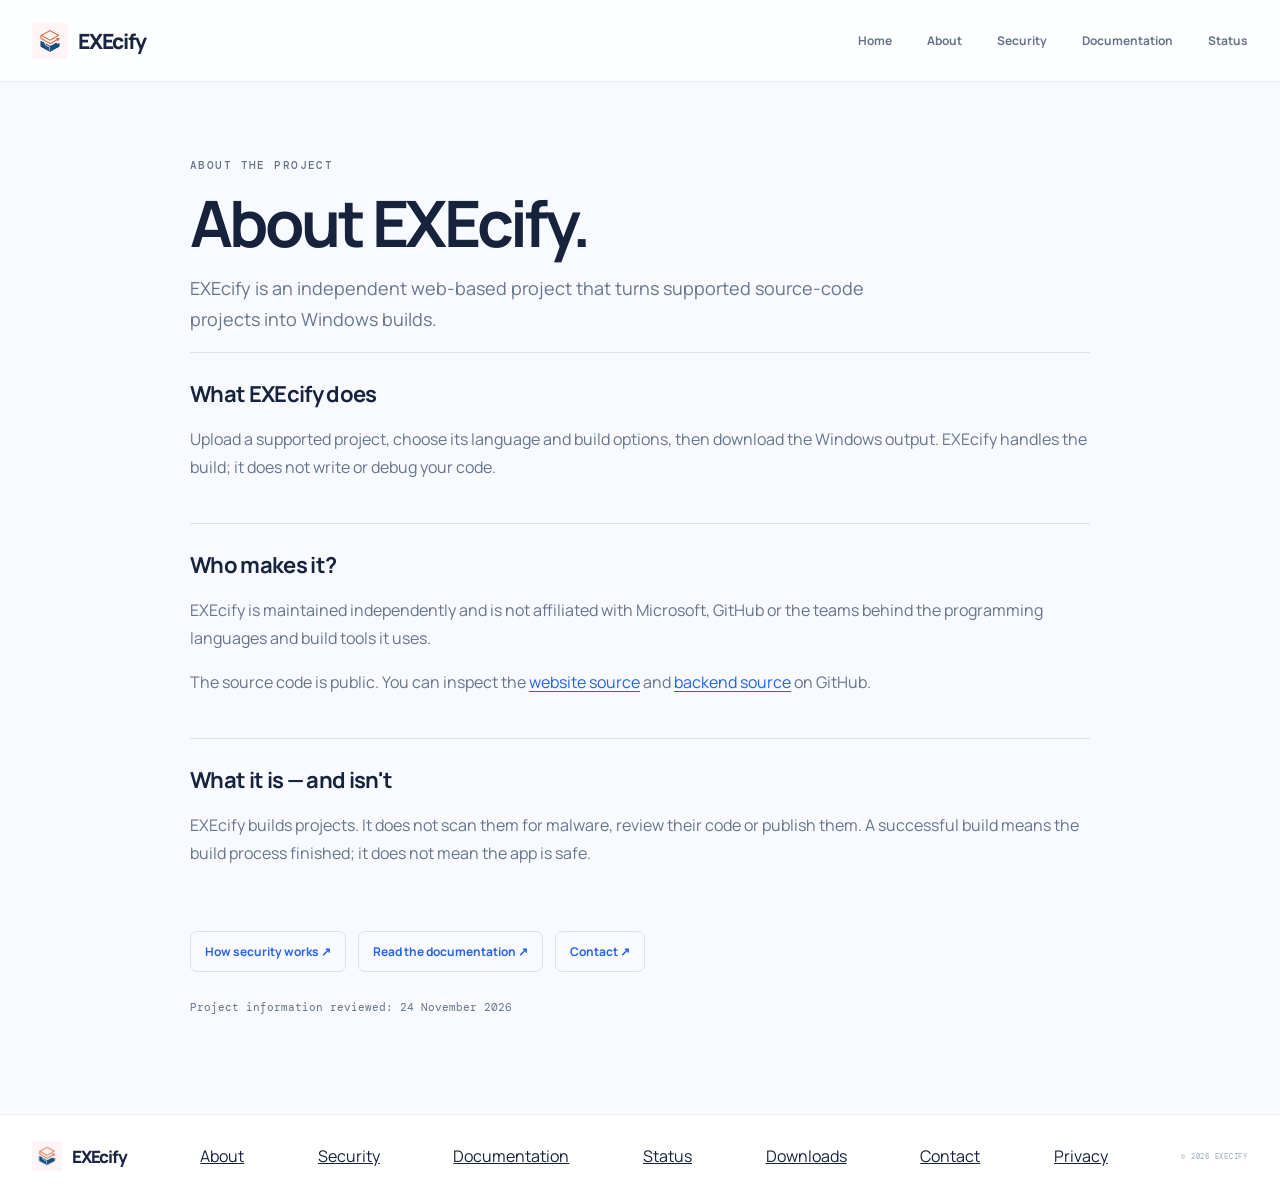
==== commit 58f881a0: "Edit website copy to sound clearer and more natural" ====
--- a/about.html
+++ b/about.html
@@ -4,7 +4,7 @@
   <meta charset="utf-8">
   <meta name="viewport" content="width=device-width,initial-scale=1">
   <meta name="theme-color" content="#f8faff">
-  <meta name="description" content="EXEcify is an independent web-based project that turns supported source-code projects into Windows builds.">
+  <meta name="description" content="EXEcify is an independent web tool for building Windows executables from supported coding projects.">
   <title>About EXEcify — EXEcify</title>
   <link rel="icon" href="./static/execify-logo.svg" type="image/svg+xml">
   <link rel="preconnect" href="https://fonts.googleapis.com">
@@ -37,9 +37,9 @@
     <h1>About EXEcify.</h1>
     <p class="info-lead">EXEcify is an independent web-based project that turns supported source-code projects into Windows builds.</p>
     
-<section class="info-section"><h2>What EXEcify does</h2><p>EXEcify helps developers package supported projects into Windows executables. You upload project files, choose the detected or selected language and build settings, then download the generated output.</p></section>
-<section class="info-section"><h2>Who makes it?</h2><p>EXEcify is an independently developed project maintained by its creator. It is not affiliated with Microsoft, GitHub or the maintainers of the programming languages and build tools it uses.</p><p>The project is developed in public. You can inspect the <a href="https://github.com/martgeluk11-dev/martgeluk11-dev.github.io">website source</a> and <a href="https://github.com/martgeluk11-dev/PY2EXEONLINE">backend source</a> on GitHub.</p></section>
-<section class="info-section"><h2>What it is — and isn't</h2><p>EXEcify is a build service, not an antivirus scanner, code-quality reviewer or publisher of the projects users upload. A successful build only means the build process completed; it does not certify that the resulting application is safe.</p></section>
+<section class="info-section"><h2>What EXEcify does</h2><p>Upload a supported project, choose its language and build options, then download the Windows output. EXEcify handles the build; it does not write or debug your code.</p></section>
+<section class="info-section"><h2>Who makes it?</h2><p>EXEcify is maintained independently and is not affiliated with Microsoft, GitHub or the teams behind the programming languages and build tools it uses.</p><p>The source code is public. You can inspect the <a href="https://github.com/martgeluk11-dev/martgeluk11-dev.github.io">website source</a> and <a href="https://github.com/martgeluk11-dev/PY2EXEONLINE">backend source</a> on GitHub.</p></section>
+<section class="info-section"><h2>What it is — and isn't</h2><p>EXEcify builds projects. It does not scan them for malware, review their code or publish them. A successful build means the build process finished; it does not mean the app is safe.</p></section>
 <div class="info-links"><a href="./security.html">How security works ↗</a><a href="./docs.html">Read the documentation ↗</a><a href="./contact.html">Contact ↗</a></div>
 <p class="info-date">Project information reviewed: 24 November 2026</p>
   </main>
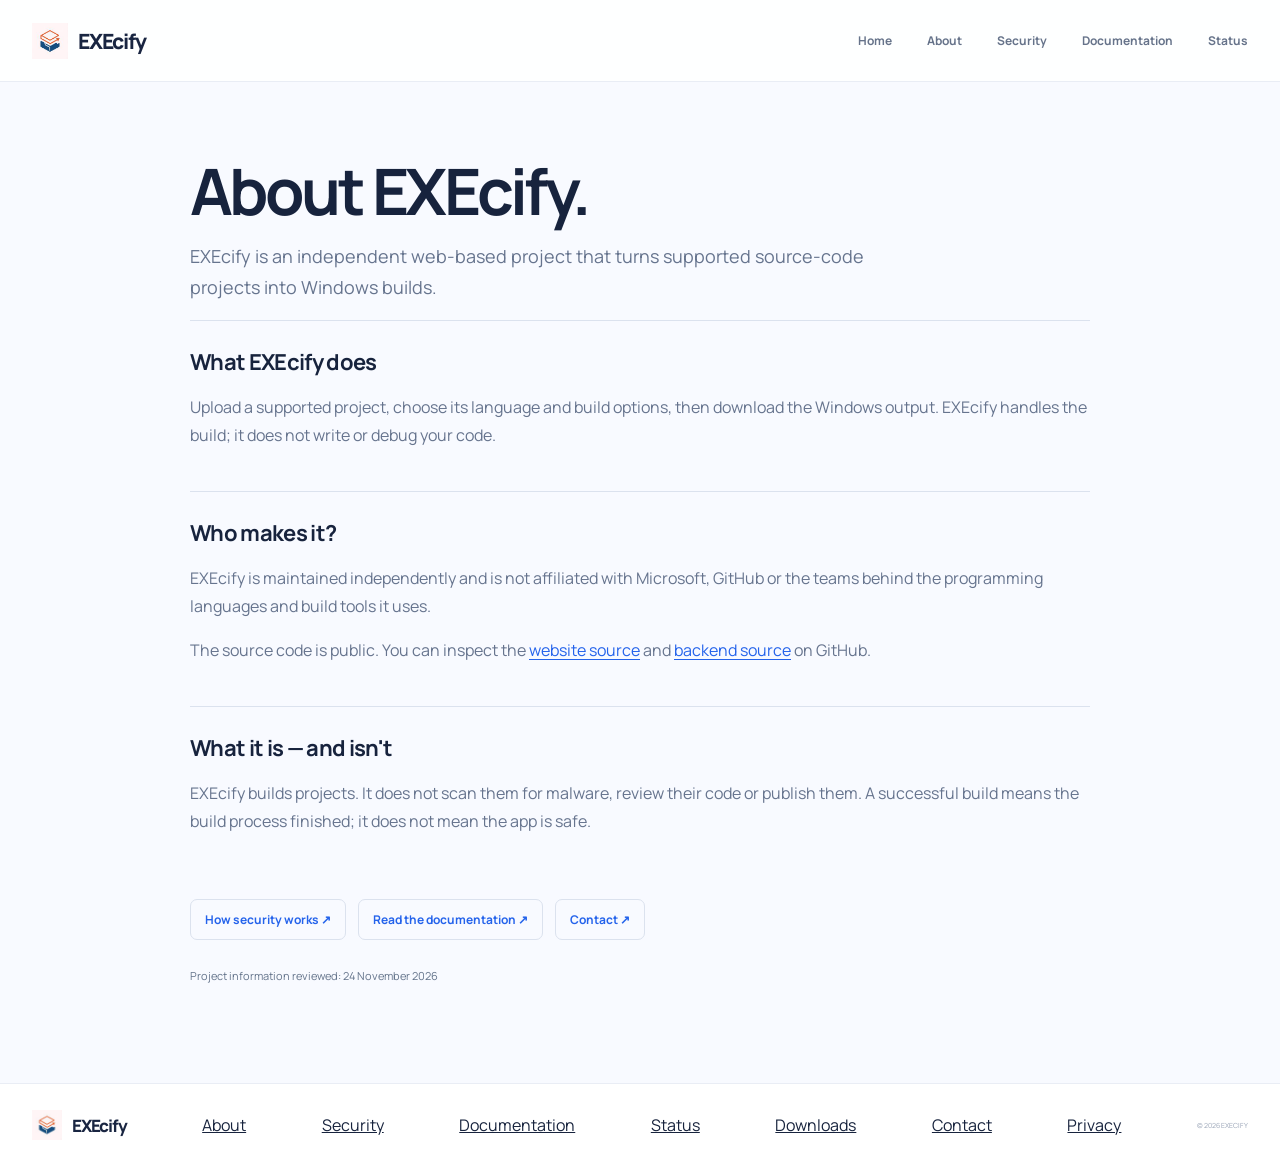
==== commit e1d82935: "Clean up decorative labels and visual effects" ====
--- a/about.html
+++ b/about.html
@@ -10,7 +10,7 @@
   <link rel="preconnect" href="https://fonts.googleapis.com">
   <link rel="preconnect" href="https://fonts.gstatic.com" crossorigin>
   <link href="https://fonts.googleapis.com/css2?family=DM+Mono:wght@400;500&family=Manrope:wght@400;500;600;700;800&display=swap" rel="stylesheet">
-  <link rel="stylesheet" href="./static/style.css?v=19">
+  <link rel="stylesheet" href="./static/style.css?v=20">
   <style>
     .info-wrap{width:min(900px,calc(100% - 40px));margin:76px auto 100px}
     .info-kicker{font:500 11px 'DM Mono',monospace;letter-spacing:.13em;color:#64748b;text-transform:uppercase}
--- a/static/style.css
+++ b/static/style.css
@@ -27,8 +27,11 @@
 .hero h1 span{color:var(--blue)}
 .hero-lead{max-width:480px;color:#68758d;font-size:15px;line-height:1.85;margin:0}
 .hero-actions{display:flex;align-items:center;gap:21px;margin-top:30px;flex-wrap:wrap}
-.primary-cta{display:inline-flex;align-items:center;justify-content:space-between;gap:30px;padding:15px 18px;background:var(--blue);color:#fff;text-decoration:none;font-size:12px;font-weight:800;border-radius:7px;box-shadow:0 8px 18px #4267ee2d;transition:background .2s,transform .2s}
-.primary-cta span{font-size:18px;color:#dce5ff}
+.primary-cta{position:relative;display:inline-flex;align-items:center;justify-content:space-between;gap:34px;min-width:218px;min-height:60px;padding:10px 12px 10px 23px;background:linear-gradient(115deg,#315ce8 0%,#5278f4 100%);color:#fff;text-decoration:none;font-size:14px;font-weight:800;letter-spacing:-.01em;border:1px solid #6d8bff;border-radius:10px;box-shadow:0 10px 24px #4267ee38, inset 0 1px 0 #ffffff30;transition:transform .22s ease,box-shadow .22s ease,filter .22s ease}
+.primary-cta span{width:38px;height:38px;display:grid;place-items:center;flex:none;border-radius:7px;background:#ffffff20;border:1px solid #ffffff30;color:#fff;font-size:20px;line-height:1;transition:transform .22s ease,background .22s ease}
+.primary-cta:hover{background:linear-gradient(115deg,#284fd5 0%,#456bea 100%);transform:translateY(-3px);filter:saturate(1.08);box-shadow:0 15px 30px #4267ee48,inset 0 1px 0 #ffffff38}
+.primary-cta:hover span{transform:translate(2px,-2px);background:#ffffff2b}
+.primary-cta:focus-visible{outline:3px solid #9bb2ff;outline-offset:4px}
 .hero-caption{font-size:8px;color:#98a3b5;line-height:1.5}
 .hero-trust{display:flex;gap:24px;margin-top:52px;padding-top:20px;border-top:1px solid #edf0f5}
 .trust-item{display:flex;align-items:center;gap:9px;min-width:0}
@@ -546,3 +549,88 @@
 .share-option .share-x-icon{filter:invert(0)}
 .share-option .share-action-icon{width:28px;height:28px;display:block;fill:none;stroke:currentColor;stroke-width:1.8;stroke-linecap:round;stroke-linejoin:round}
 @media(prefers-color-scheme:dark){.share-option .share-x-icon{filter:invert(1)}}
+
+
+
+/* Remove undersized helper copy; keep essential controls readable */
+.wizard-progress-label{font-size:11px;letter-spacing:.07em}
+.wizard-builder .field>label{font-size:12px;letter-spacing:.07em}
+.wizard-builder .segments button small{font-size:13px;line-height:1.4}
+.wizard-builder .field>small{font-size:13px;line-height:1.6;margin-top:9px}
+.wizard-builder .icon-browse{font-size:11px}
+.wizard-builder .field-index{display:none}
+
+
+/* Visual cleanup: remove decorative micro-labels, numbering and neon effects */
+.hero-kicker,
+.section-kicker,
+.closing-kicker,
+.info-kicker,
+.policy-kicker,
+.status-kicker {
+  display: none !important;
+}
+
+.step-number,
+.feature-number,
+.info-step-top > span:first-child,
+.visual-top-label > span:last-child {
+  display: none !important;
+}
+
+.builder-step { gap: 0 !important; }
+.wizard-builder .builder-step { gap: 0 !important; }
+.visual-top-label { justify-content: flex-start; }
+
+/* Keep small interface labels readable without the code-editor aesthetic. */
+.hero-caption,
+.visual-top-label,
+.visual-bottom,
+.code-card-foot,
+.exe-app-meta,
+.visual-sticker,
+.build-explainer-label,
+.verification-heading,
+.verification-label,
+.info-date,
+.policy-updated,
+.status-meta,
+.status-pill,
+.field > label,
+.field > small,
+.upload-file,
+.site-footer .footer-inner > span {
+  font-family: var(--display, Arial, sans-serif) !important;
+  letter-spacing: 0 !important;
+}
+
+/* Remove colored halos and decorative glow shadows. */
+.visual-glow,
+.visual-orbit {
+  display: none !important;
+}
+.primary-cta,
+.primary-cta:hover,
+.header-cta,
+.header-cta:hover,
+.closing-cta,
+.closing-cta:hover,
+.visual-code-card,
+.visual-exe-card,
+.visual-sticker,
+.conversion-path b,
+.upload-cloud,
+.kicker-dot {
+  box-shadow: none !important;
+  filter: none !important;
+}
+.primary-cta,
+.primary-cta:hover {
+  background: #315ce8 !important;
+  border-color: #315ce8 !important;
+}
+.visual-code-card,
+.visual-exe-card,
+.visual-sticker {
+  border-color: var(--line, #dfe5ef) !important;
+}
